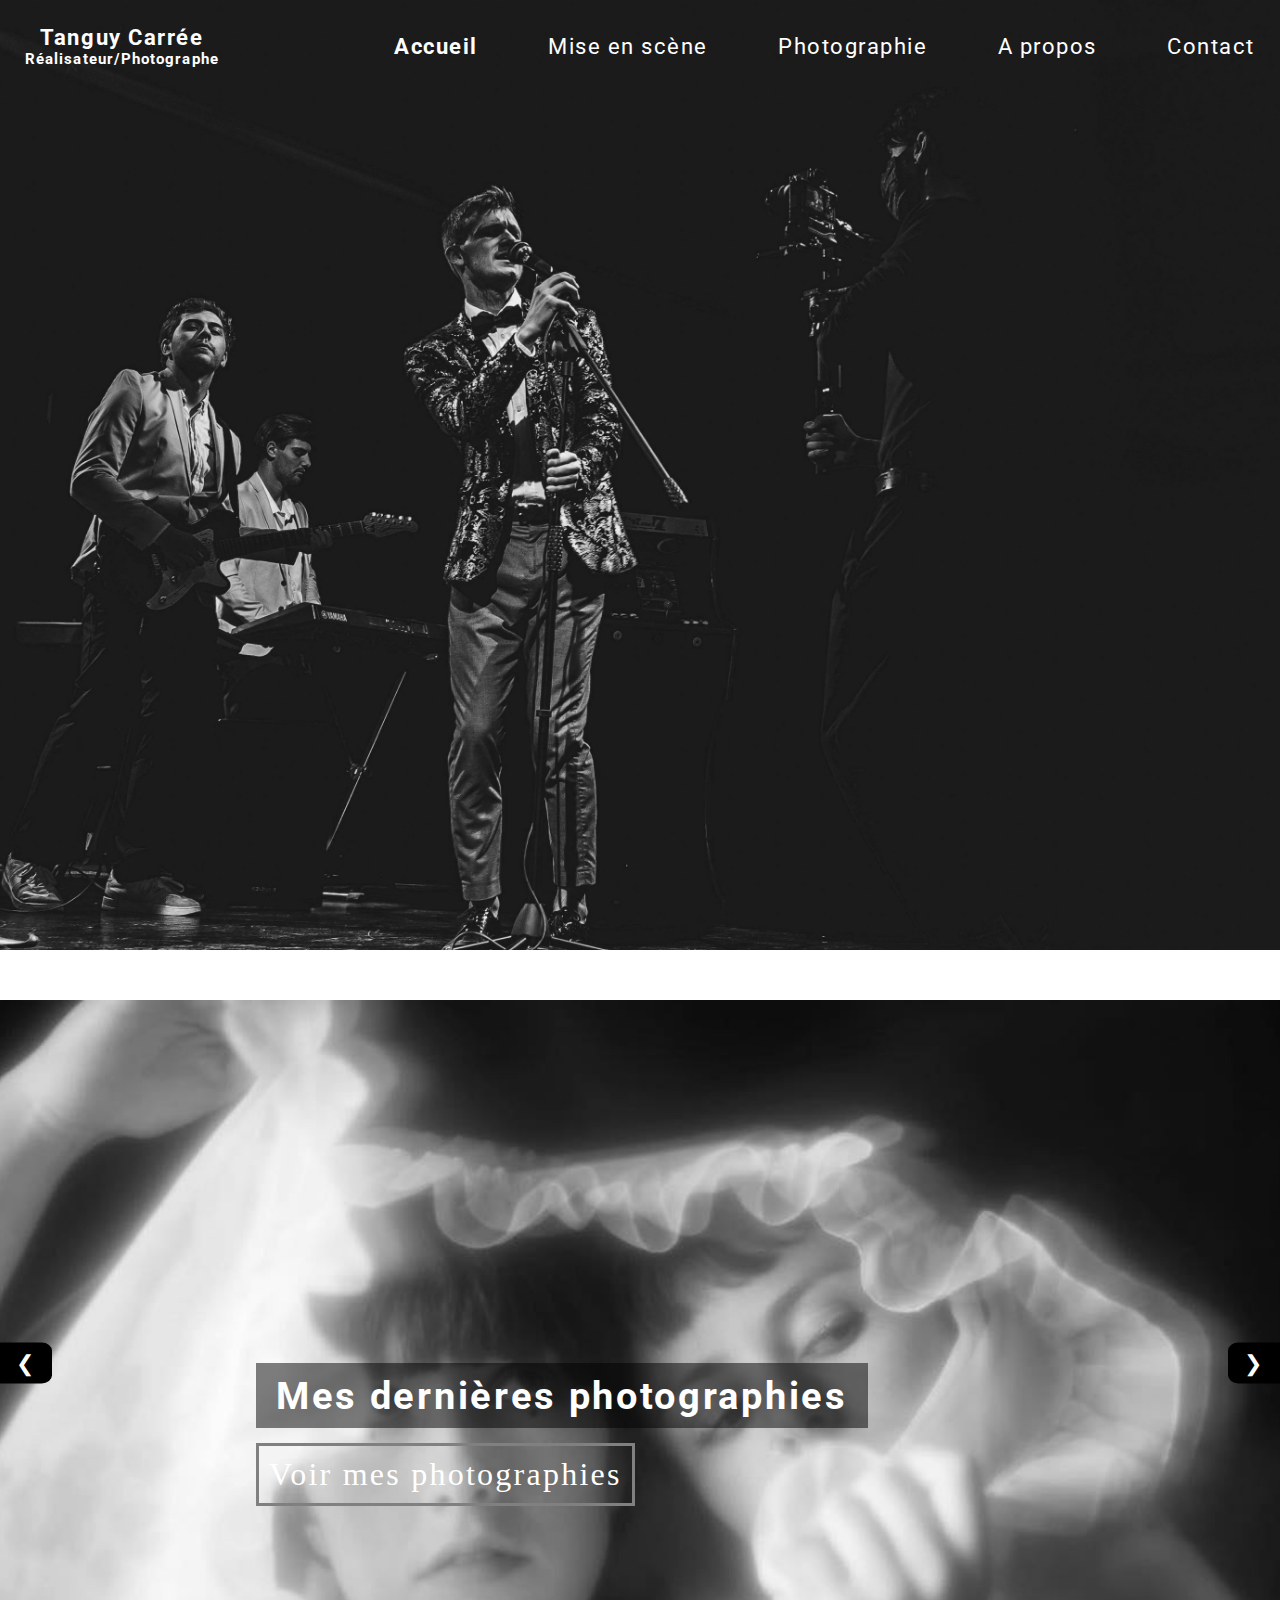
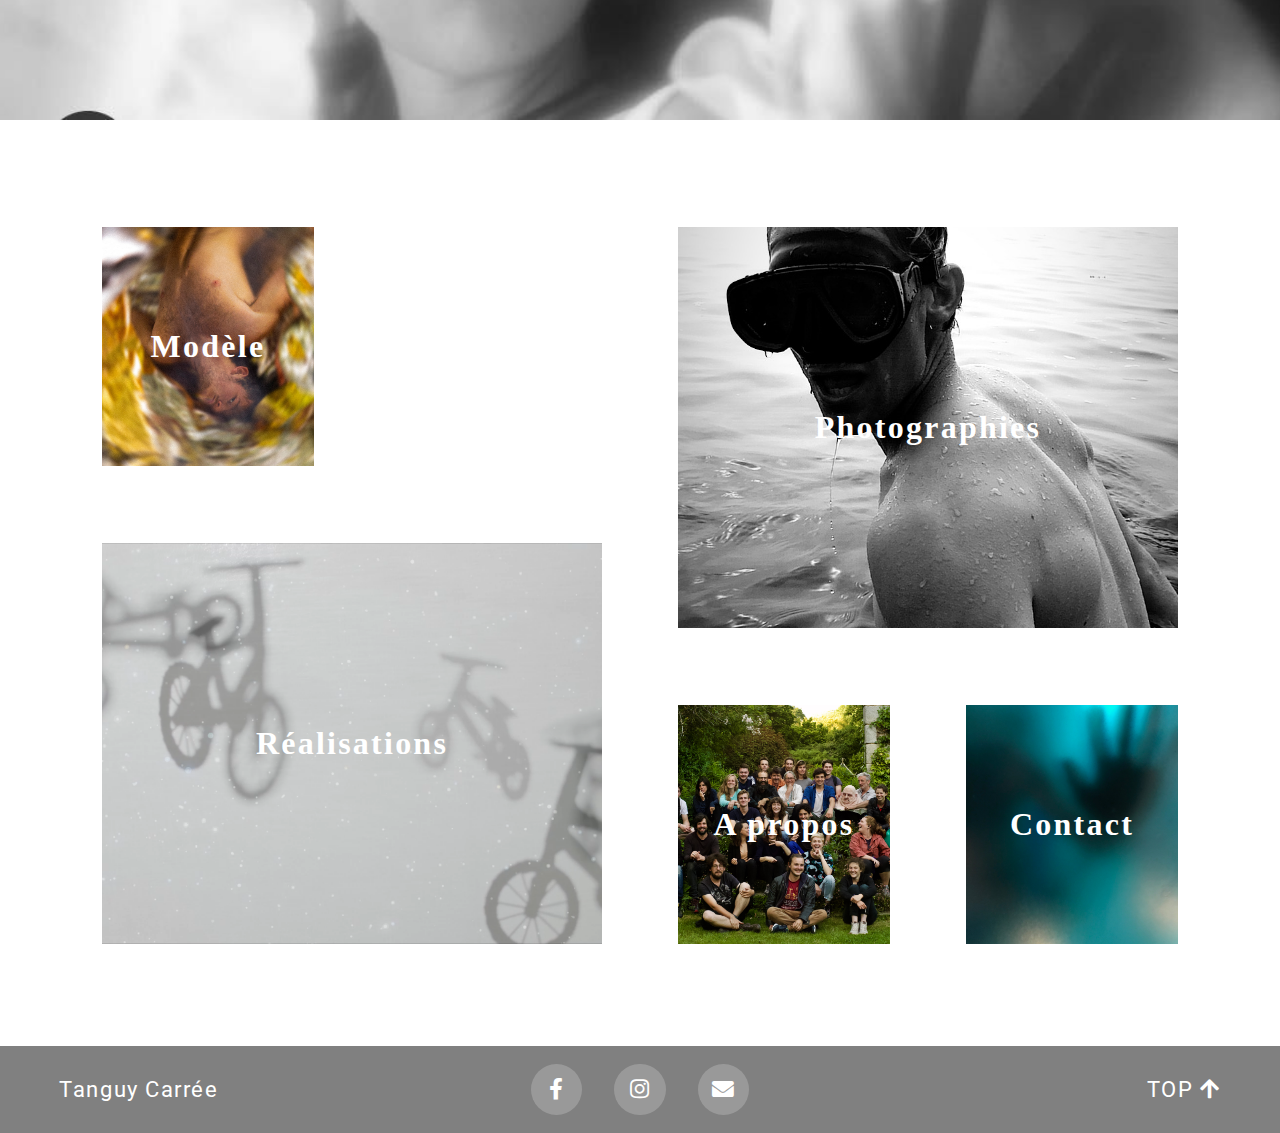
==== index.html @ 551c8511 "integration d'une nouvelle animation pour le slider" ====
<!DOCTYPE html>
<html lang="en">
<head>
    <meta charset="UTF-8">
    <meta http-equiv="X-UA-Compatible" content="IE=edge">
    <meta name="viewport" content="width=device-width, initial-scale=1.0">
    <link rel="stylesheet" href="css/styles.css">
    <link rel="stylesheet" type="text/css" href="https://cdnjs.cloudflare.com/ajax/libs/font-awesome/5.15.1/css/all.min.css">
    <title>Tanguy Carrée</title>
</head>
<body>

    <section class="top-page">
        <header class="header">
            <div class="titre" onclick='location.href = "./index.html";'>
                <h1>Tanguy Carrée</h1>
                <h2>Réalisateur/Photographe</h2>
            </div>
            <nav class="nav">
                <li><a href="./index.html" class="active">Accueil</a></li>
                <li class="deroulant"><a>Mise en scène</a>
                    <ul class="sous-cat"> 
                        <li><a href="mise-en-scene/realisation.html">Réalisation</a></li>
                        <li><a href="mise-en-scene/assistant-real.html">Assistant réalisateur</a></li>
                    </ul>
                </li>
                <li class="deroulant"><a>Photographie</a>
                    <ul class="sous-cat">
                        <li><a href="photographie/photographie.html">Photographe</a></li>
                        <li><a href="#modele">Modèle</a></li>
                        <li><a href="#collage">Collage</a></li>
                    </ul>
                </li>
                <li><a href="#a propos">A propos</a></li>
                <li><a href="#contact">Contact</a></li>
            </nav>
        </header>       
    </section>
    
    <section class="actu">
        <div class="slider">
            <div class="slides">
                <img src="images/slide1.jpg">
                <div class="title-slide">
                    <h2> Mes dernières photographies </h2> 
                    <a href="">Voir mes photographies</a>
                </div>
            </div>

            <div class="slides">
                <img src="images/slide2.jpg">
                <div class="title-slide">
                    <h2> Mon dernier court-métrage : Le petit Vélo </h2> 
                    <a href="">Voir le court-métrage</a>
                </div>
            </div>

            <div class="slides">
                <img src="images/slide3.jpg">
                <div class="title-slide">
                    <h2> Séance photographie à la mer </h2> 
                    <a href="">Voir les photographies</a>
                </div>
            </div>

            <div class="slides">
                <img src="images/slide4.jpg">
                <div class="title-slide">
                    <h2> Mon tout dernier long métrage </h2>
                    <a href="">Le voir</a>
                </div>
            </div>

            <button class="display-left" onclick="changeslide(1)">&#10094;</button>
            <button class="display-right" onclick="changeslide(-1)">&#10095;</button>
        </div>

        <script>
            let left_index = 0;
            var timer = null;
    
            showslide(0)
    
            function changeslide(n){
                clearTimeout(timer);
                showslide(left_index += n*100)
            }
    
            function showslide(n) {
              var x = document.getElementsByClassName("slides");
              if (n==undefined){ left_index -= 100 ;}
              if(left_index > 0){ left_index = - (x.length-1)*100; }
              if(left_index < - (x.length-1)*100){ left_index = 0; }
              let text = left_index.toString();
              for (i = 0; i < x.length; i++) {
                x[i].style.left = text.concat('', "vw")
              }
    
              timer = setTimeout(showslide, 5000);
            }
    
        </script>

    </section>

        <section class="table-menu">
        <div class="grid-container">
            <div class="i1 wrap" onclick='location.href = "photographie/photographie.html";'><h2>Modèle</h2></div>
            <div class="i2 wrap" onclick='location.href = "mise-en-scene/assistant-real.html";'><h2>Assistant de réalisation</h2></div>
            <div class="i3 rectangle wrap" onclick='location.href = "photographie/photographie.html";'><h2>Photographies</h2></div>  
            <div class="i4 rectangle wrap" onclick='location.href = "mise-en-scene/realisation.html";'><h2>Réalisations</h2></div>
            <div class="i5 wrap" onclick='location.href = "#apropos";'><h2>A propos</h2></div>
            <div class="i6 wrap" onclick='location.href = "#contact";'><h2>Contact</h2></div>
        </div>
    </section>

    <footer>
        <div class="footer-name">Tanguy Carrée</div>
        <div class="social-media-footer">
            <a href="https://www.facebook.com/tanguy.carree" target="_blank"><i class="fab fa-facebook-f"></i></a>
            <a href="https://www.instagram.com/tanguycarree/" target="_blank"><i class="fab fa-instagram"></i></a>
            <a href="mailto: carree.tanguy@gmail.com " target="_blank" onClick="javascript:window.open('mailto:carree.tanguy@gmail.com', 'my-window');event.preventDefault()"><i class="fa fa-envelope"></i></a>    
        </div>
        <div class="to-top-page">
            <button onclick="scroll_smooth()">
                TOP <i class="fa fa-arrow-up"></i>
            </button></div>
    </footer>


</body>
---- css/styles.css ----
@import url(https://fonts.googleapis.com/css?family=Roboto);

* {
    margin: 0;
    padding: 0;
    font-family: "Roboto", "sans-serif";
    font-weight: regular;
    font-style: normal;
    letter-spacing: .07em;    
    font-size: 1.7vw;
}
/* tete de page */

.titre{
    margin-right: auto;
    /* width: 25%; */
    color: white;
    text-align: center;
    cursor: pointer;
}

.titre > h1{
    font-weight: bold;
}

.titre > h2{
    font-weight: regular;    
    font-size: 1.2vw;
}

header.header {
    width: 100%;
    display: flex;
    align-items: center;
}

section.top-page {
    background: url('../images/cover/cover-accueil.jpg') center;
    background-size: cover;
    height: 100vh;
    padding: 25px;
    margin-bottom: 50px;
}

/* menu de navigation */

nav.nav {
    width: 70%;
    margin-left: auto;
    display: flex;
    justify-content: space-between;
    list-style: none;
}

nav.nav li a{
    cursor: pointer;
    color: white;
    text-decoration: none;
}

.active{
    font-weight: bold;
    /* text-transform: uppercase; */
}

.sous-cat{
    display: none;
    list-style: none;
    position: absolute;
    z-index: 100;
}

.sous-cat li{
    margin-top: 3px;
}


nav > li:hover .sous-cat{
    display: block;
    width:100%;
    text-align: left;
}


/* slider */
.slider{
    position : relative;
    display: flex;
    overflow: hidden;
}

.slides img{
    padding-right : 0vw;
    padding-left: 0vw;
    object-fit: cover;
    width: 100vw;
    height : 80vh;
}

.slides{
    /* padding : 1vw; */
    position : relative;
    left : 0;
    transition : 1s;
}

@keyframes swipe-left{from{left : 0;} to{left : -100vw;}}


.actu button{
    border:none;
    display:inline-block;
    padding:8px 16px;
    vertical-align:middle;
    overflow:hidden;
    text-decoration:none;
    color:#fff;
    background-color:#000;
    text-align:center;
    cursor:pointer;
    white-space:nowrap;
}

/* Couleur du bouton */
.actu button:hover{
    color:#000;
    background-color:#ccc}

.display-left{
    position:absolute;
    top:50%;
    left:0%; 
    transform:translate(0%,-50%);
    -ms-transform:translate(-0%,-50%); 
    border-radius: 0 20% 20% 0;
}

.display-right{
    position:absolute;
    top:50%;
    right:0%; 
    transform:translate(0%,-50%);
    -ms-transform:translate(0%,-50%);
    border-radius: 20% 0 0 20%;
}

.title-slide{
    position: absolute;
    top:50%;
    left: 20%;
}

.title-slide h2{
    padding: 10px 10px;
    text-align: center;
    width:100%;
    background: none repeat scroll 0 0 rgba(0,0,0,.5);
    color: #fff;
    font-size: 3vw;
    /* line-height: 54px!important; */
    margin-bottom: 15px;
}

.title-slide a{
    text-decoration: none;
    padding: 10px;
    text-align: center;
    border : solid gray;
    color: #fff;
    display: inline-block;
    font-size: 2.5vw;
    font-style: normal;
    font-family: "sans-serif";
    /* line-height: 54px!important; */
    margin-bottom: 15px;
    transition: 1s;
}

.title-slide a:hover{
    border : solid black;
    font-size: 3vw;
}

/* Grid menu */

.i1 { 
    grid-area: modele ;
    background: url('../images/table-menu/modele.jpg') center center;
    background-size: cover;
}
.i2 { 
    grid-area: ass-real ;
    background: url('../images/table-menu/ass-real.jpg') center center;
    background-size: cover;
}
.i3 { 
    grid-area: photo ;
    background: url('../images/table-menu/photo.jpg') center center;
    background-size: cover;
}
.i4 { 
    grid-area: real ;
    background: url('../images/table-menu/real.png') center center;
    background-size: cover;
}
.i5 { 
    grid-area: apropos ;
    background: url('../images/table-menu/a-propos.jpg') center center;
    background-size: cover;
}
.i6 { 
    grid-area: contact ;
    background: url('../images/table-menu/contact.jpg') center center;
    background-size: cover;
}

.grid-container {
  display: grid;
  grid-gap: 6vw;
  background-color: white;
  padding: 8vw;
}

@media (min-width: 100px) {
    .grid-container { 
        grid-template-columns: repeat(2, 1fr);
        grid-template-areas:
        'modele ass-real'
        'photo photo'
        'real real'
        'apropos contact';
     }
  }

@media (min-width: 800px) {
    .grid-container { 
        grid-template-columns: repeat(4, 1fr); 
        grid-template-areas:
        'modele ass-real photo photo'
        'real real photo photo'
        'real real apropos contact';
    }
  }

@media (max-width: 800px) {
    .rectangle {
        width : 100%;
        height: 100px;
    }
}

.grid-container > div {
    aspect-ratio: 16/9;
    background-color: rgba(255, 255, 255, 0.8);
    padding: 60px 0;
    display: flex;
    justify-content: center;
    align-items: center;
    vertical-align: middle;
  }

.grid-container .wrap:hover h2{
    font-size: 3vw;
}

.grid-container h2{
    text-align: center;
    /* background-color: green; */
    color: white;
    font-size: 2.5vw;
    font-family: CormorantGaramond-Medium;
    transition: all 0.5s ease-out;
}

.wrap{
    cursor: pointer;
    transition: all .5s;
    width: 100%;
}

.grid-container .wrap:hover{
    transform: scale(1.03);
}

/* Footer */

footer {
    display: grid;
    /* overflow: hidden; */
    grid-template-columns: repeat(3, 1fr); 
    background-color: gray;
    color: #fff;
    padding: 2vh;
    height: 4vw;
    line-height: 4vw;
    font-style: bold;
}

.footer-name{
    margin-left: 10%;
    margin-top : auto;
    margin-bottom: auto;
    text-align: left;
    
}

.to-top-page{
    text-align: right;
    margin-right: 10%;
    margin-top : auto;
    margin-bottom: auto;
}

.social-media-footer{
    text-align: center;
    /* background-color: red; */
    text-decoration: none;
}

.social-media-footer a{
	display: inline-block;
	height: 4vw;
	width: 4vw;
    /* aspect-ratio: 1/1; */
	background-color: rgba(255,255,255,0.2);
    margin-right: 1vw;
    margin-left: 1vw;
	text-align: center;
	/* line-height: 20px; */
	border-radius: 50%;
	color: #ffffff;
	transition: all 0.5s ease;
}
.social-media-footer a:hover{
	color: #24262b;
	background-color: #ffffff;
}


.to-top-page > button{
    background: none;
    border: none;
    cursor: pointer;
    color: white;
}
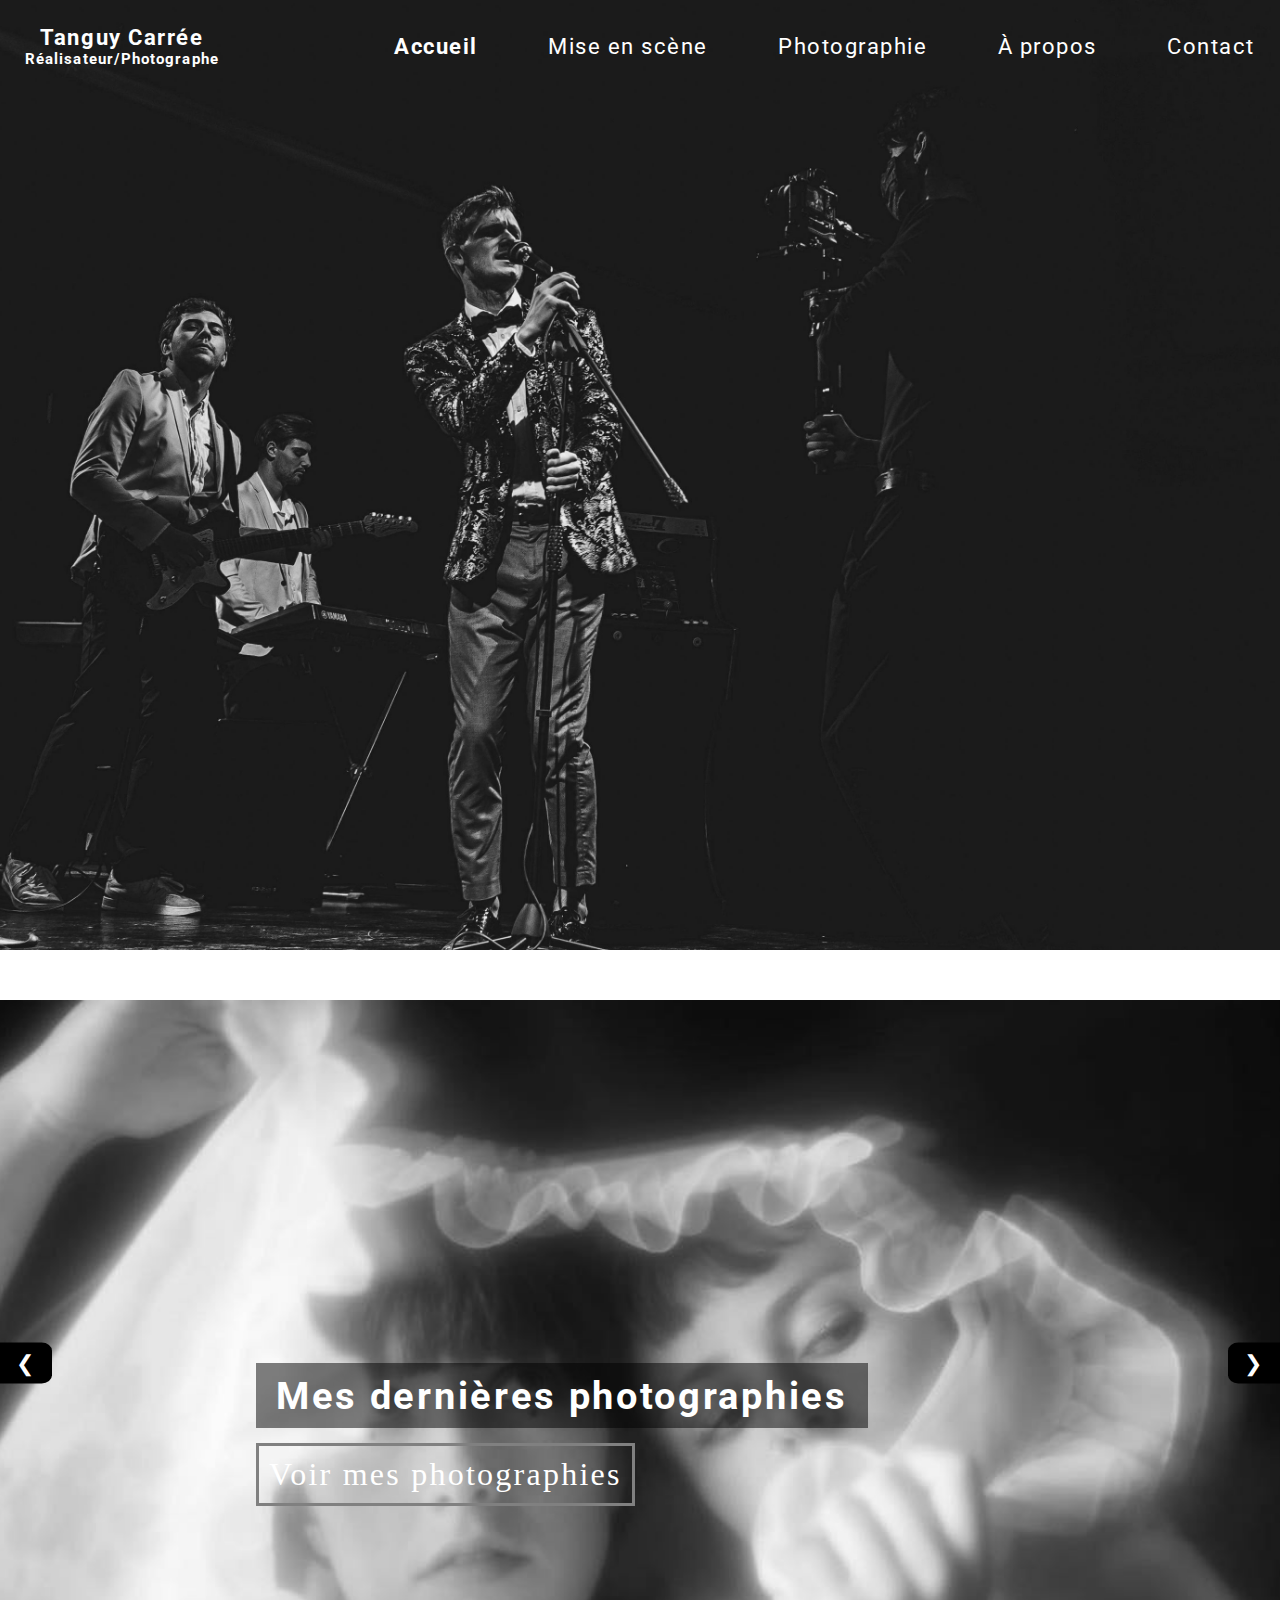
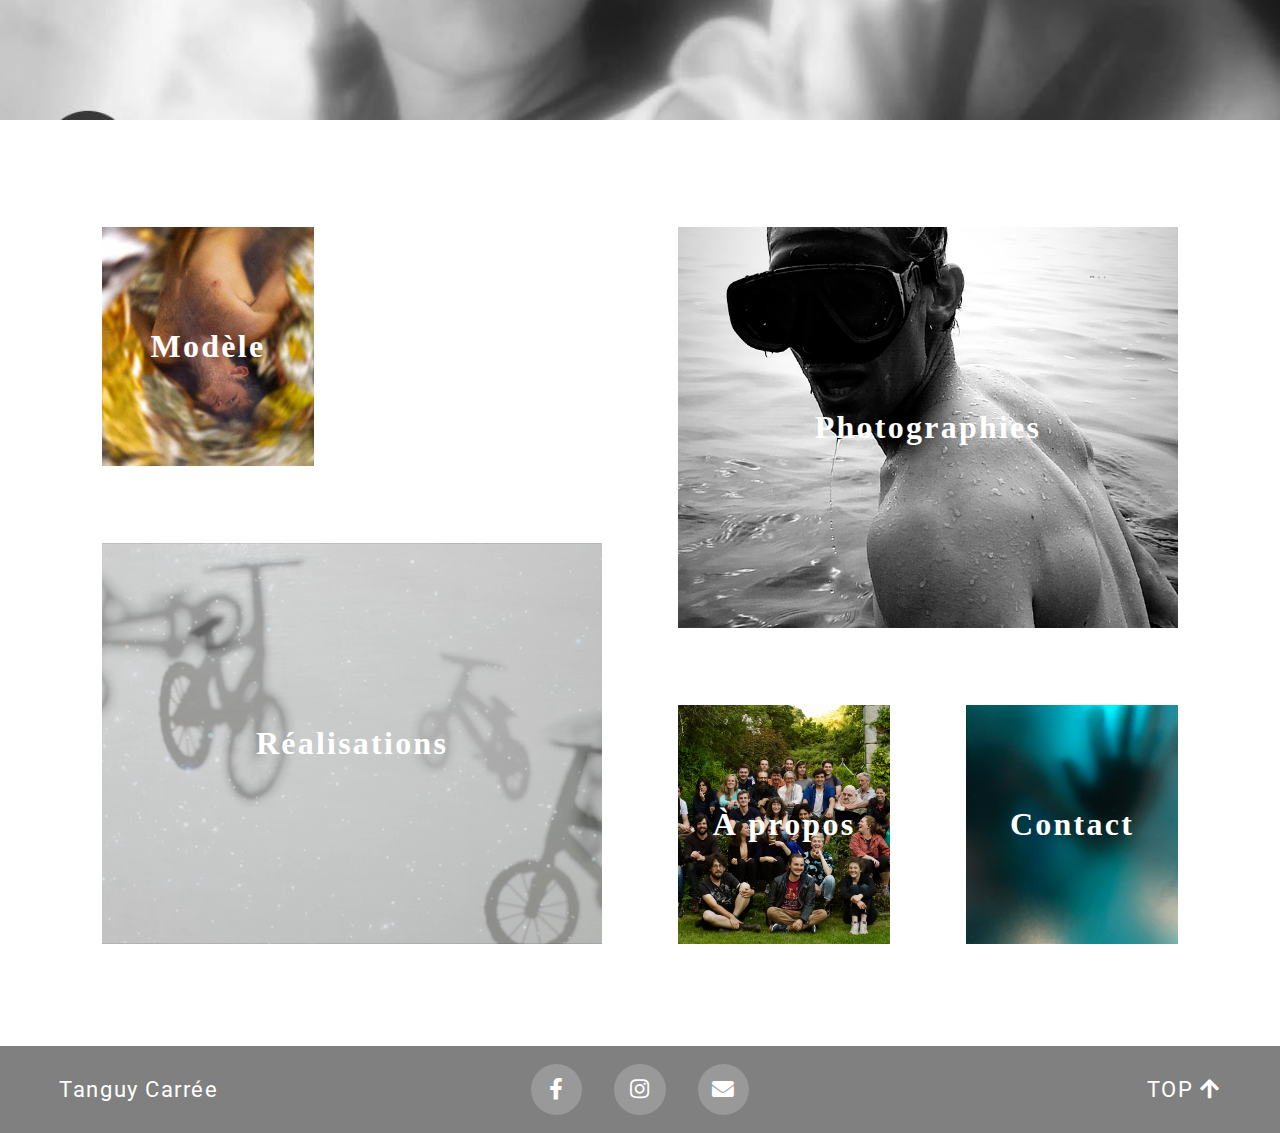
==== commit 3f84e534: "petits changements navbar" ====
--- a/index.html
+++ b/index.html
@@ -28,10 +28,9 @@
                     <ul class="sous-cat">
                         <li><a href="photographie/photographie.html">Photographe</a></li>
                         <li><a href="#modele">Modèle</a></li>
-                        <li><a href="#collage">Collage</a></li>
                     </ul>
                 </li>
-                <li><a href="#a propos">A propos</a></li>
+                <li><a href="#a propos">&Agrave; propos</a></li>
                 <li><a href="#contact">Contact</a></li>
             </nav>
         </header>       
@@ -109,7 +108,7 @@
             <div class="i2 wrap" onclick='location.href = "mise-en-scene/assistant-real.html";'><h2>Assistant de réalisation</h2></div>
             <div class="i3 rectangle wrap" onclick='location.href = "photographie/photographie.html";'><h2>Photographies</h2></div>  
             <div class="i4 rectangle wrap" onclick='location.href = "mise-en-scene/realisation.html";'><h2>Réalisations</h2></div>
-            <div class="i5 wrap" onclick='location.href = "#apropos";'><h2>A propos</h2></div>
+            <div class="i5 wrap" onclick='location.href = "#apropos";'><h2>&Agrave; propos</h2></div>
             <div class="i6 wrap" onclick='location.href = "#contact";'><h2>Contact</h2></div>
         </div>
     </section>
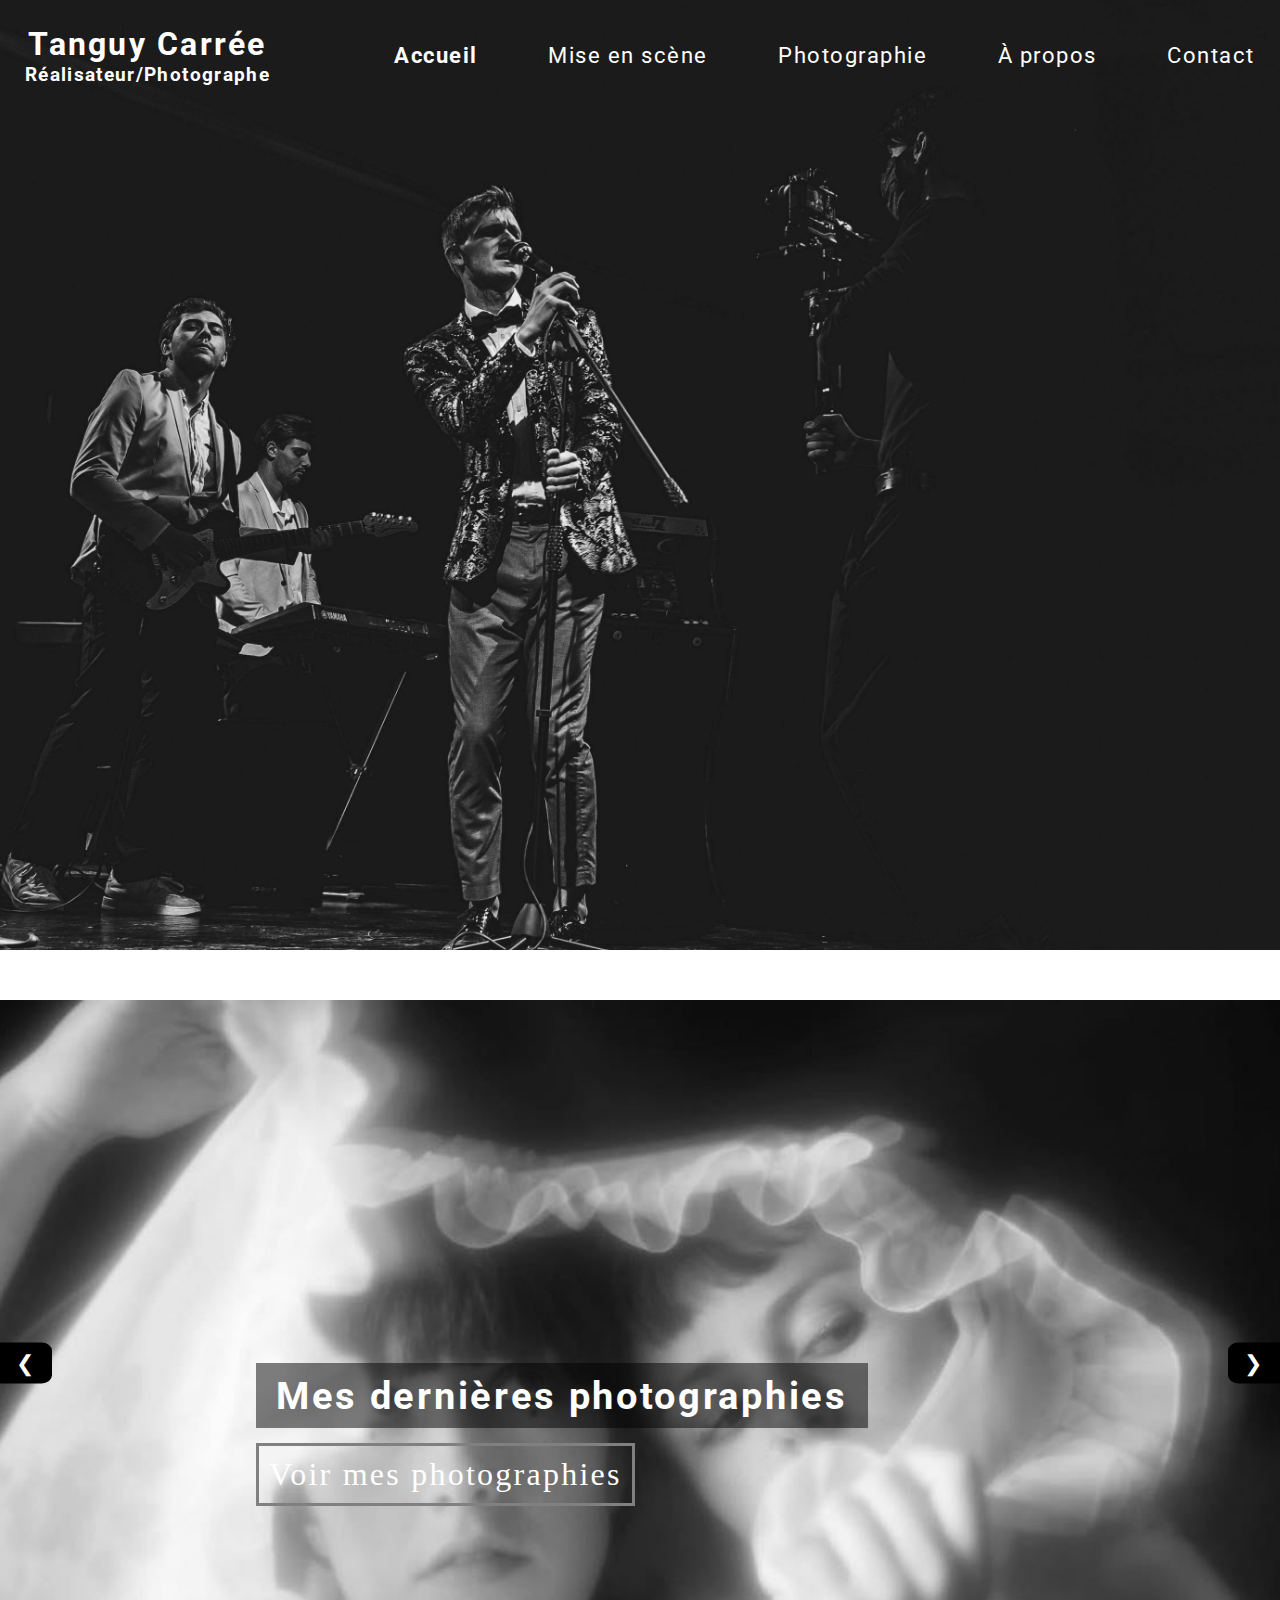
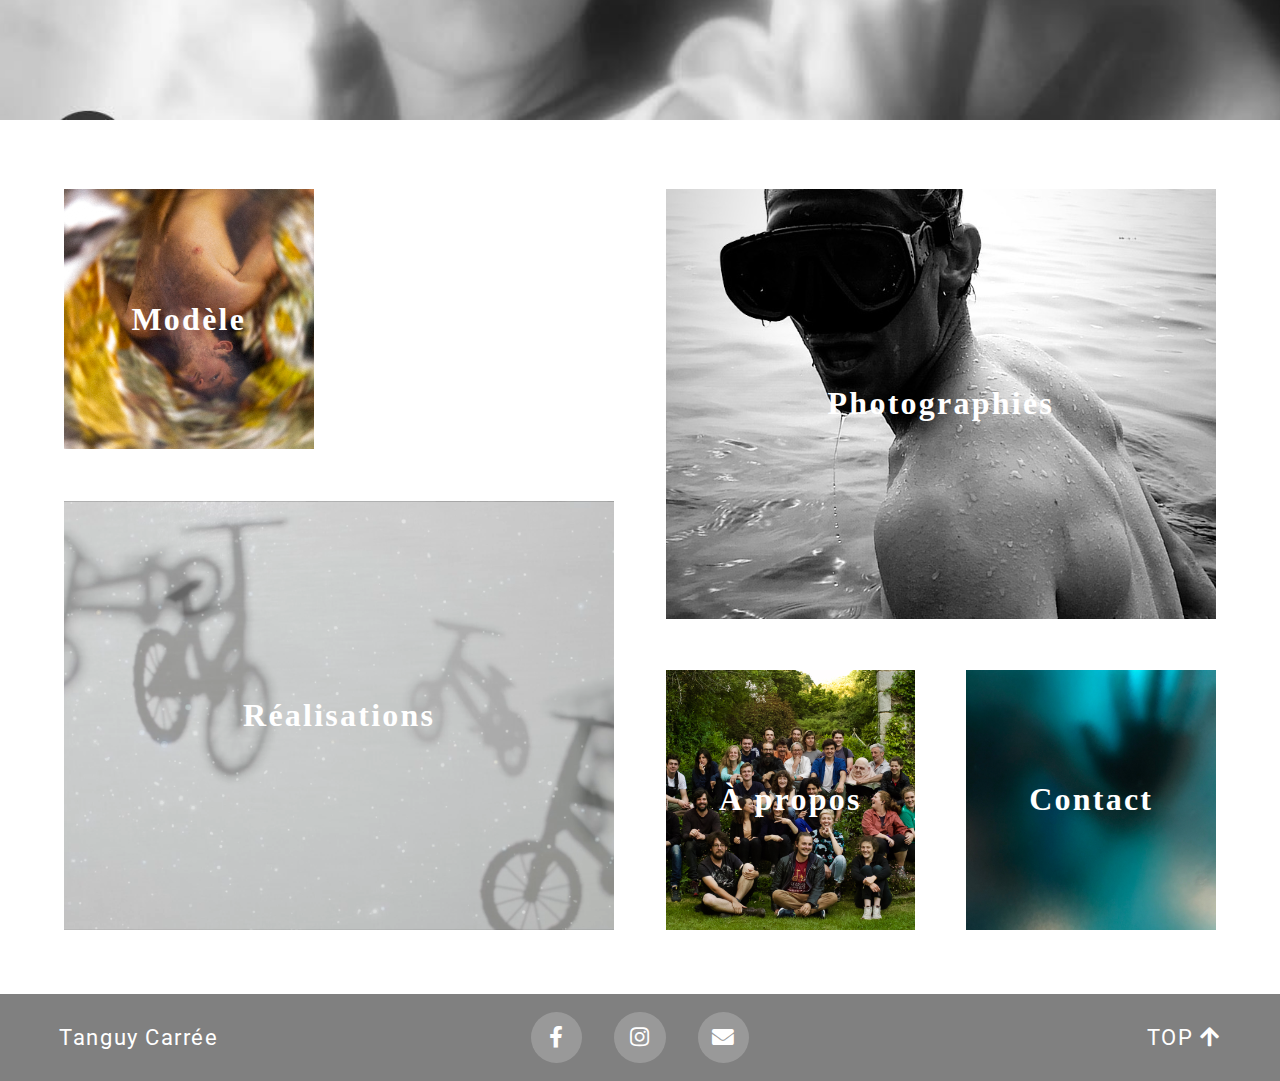
==== commit e7ddcb78: "Creation de la page modele" ====
--- a/index.html
+++ b/index.html
@@ -27,7 +27,7 @@
                 <li class="deroulant"><a>Photographie</a>
                     <ul class="sous-cat">
                         <li><a href="photographie/photographie.html">Photographe</a></li>
-                        <li><a href="#modele">Modèle</a></li>
+                        <li><a href="photographie/modele.html">Modèle</a></li>
                     </ul>
                 </li>
                 <li><a href="#a propos">&Agrave; propos</a></li>
--- a/css/styles.css
+++ b/css/styles.css
@@ -21,11 +21,12 @@
 
 .titre > h1{
     font-weight: bold;
+    font-size: 2.5vw;
 }
 
 .titre > h2{
     font-weight: regular;    
-    font-size: 1.2vw;
+    font-size: 1.5vw;
 }
 
 header.header {
@@ -64,6 +65,7 @@
 }
 
 .sous-cat{
+    /* overflow: hidden; */
     display: none;
     list-style: none;
     position: absolute;
@@ -71,13 +73,15 @@
 }
 
 .sous-cat li{
+    /* overflow: hidden; */
     margin-top: 3px;
 }
 
 
 nav > li:hover .sous-cat{
+    /* overflow: hidden; */
     display: block;
-    width:100%;
+    /* width:100%; */
     text-align: left;
 }
 
@@ -216,9 +220,9 @@
 
 .grid-container {
   display: grid;
-  grid-gap: 6vw;
+  grid-gap: 4vw;
   background-color: white;
-  padding: 8vw;
+  padding: 5vw;
 }
 
 @media (min-width: 100px) {
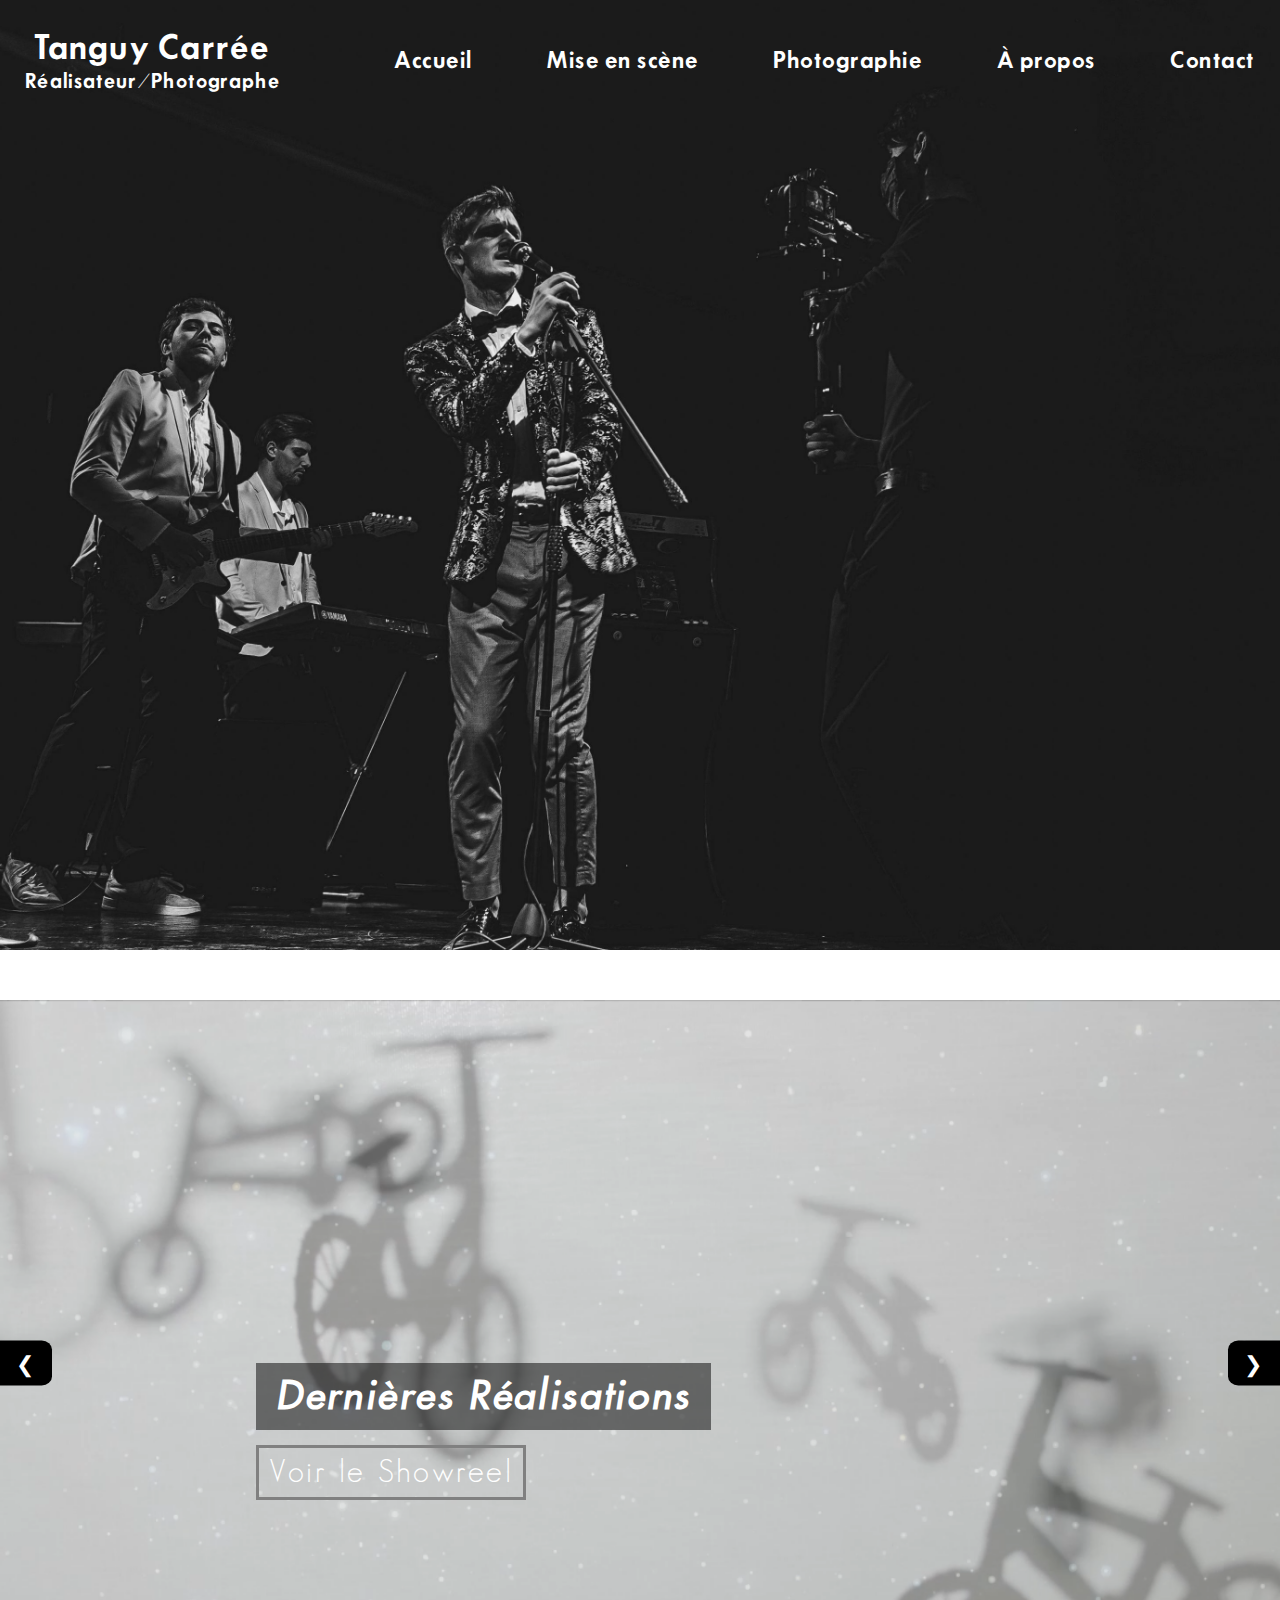
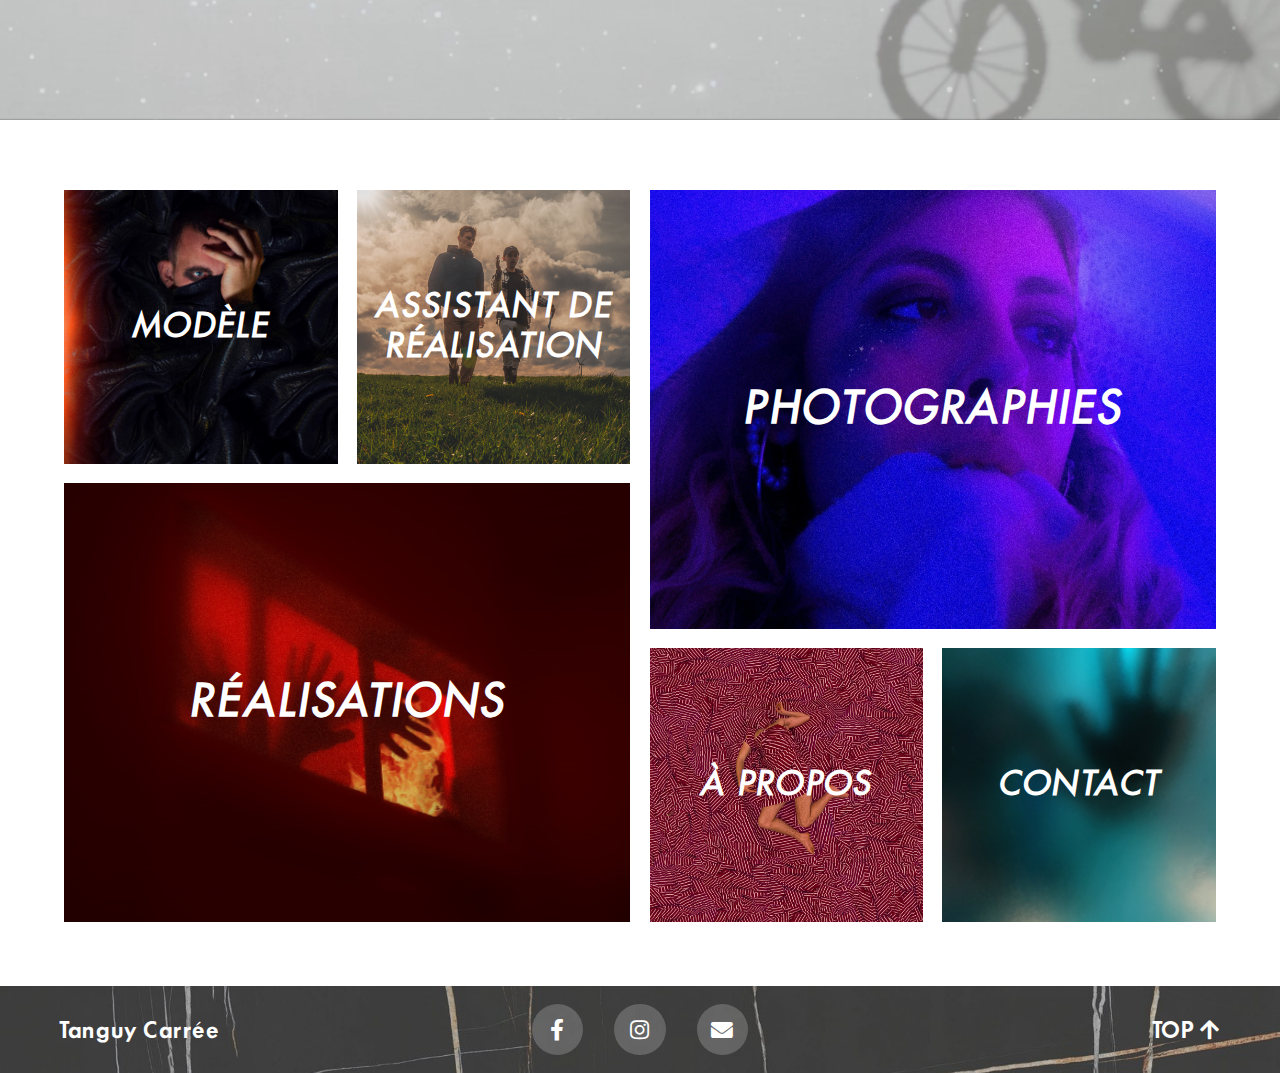
==== commit 603c2711: "V2 website" ====
--- a/index.html
+++ b/index.html
@@ -4,6 +4,7 @@
     <meta charset="UTF-8">
     <meta http-equiv="X-UA-Compatible" content="IE=edge">
     <meta name="viewport" content="width=device-width, initial-scale=1.0">
+    <link rel="icon" href="images/logo.png" type="image/icon type">
     <link rel="stylesheet" href="css/styles.css">
     <link rel="stylesheet" type="text/css" href="https://cdnjs.cloudflare.com/ajax/libs/font-awesome/5.15.1/css/all.min.css">
     <title>Tanguy Carrée</title>
@@ -16,6 +17,8 @@
                 <h1>Tanguy Carrée</h1>
                 <h2>Réalisateur/Photographe</h2>
             </div>
+
+            <!-- Computer navbar -->
             <nav class="nav">
                 <li><a href="./index.html" class="active">Accueil</a></li>
                 <li class="deroulant"><a>Mise en scène</a>
@@ -30,43 +33,89 @@
                         <li><a href="photographie/modele.html">Modèle</a></li>
                     </ul>
                 </li>
-                <li><a href="#a propos">&Agrave; propos</a></li>
-                <li><a href="#contact">Contact</a></li>
+                <li><a href="./a-propos.html">&Agrave; propos</a></li>
+                <li><a href="./contact.html">Contact</a></li>
             </nav>
+
+            <!-- Mobile phone navbar -->
+            <div class="hamburger-icon">
+                <div class="bar-icon"  onclick="toggleMobileMenu(this)">
+                    <div class="bar1"></div>
+                    <div class="bar2"></div>
+                    <div class="bar3"></div>
+                </div>
+
+                <nav class="mobile-menu">
+                    <li><a href="./index.html" class="active">Accueil</a></li>
+                    <li onclick="toggleSousCat(this)"><a>Mise en scène <i class="arrow down"></i> </a>
+                        <ul class="sous-cat"> 
+                            <li><a href="mise-en-scene/realisation.html">Réalisation</a></li>
+                            <li><a href="mise-en-scene/assistant-real.html">Assistant réalisateur</a></li>
+                        </ul>
+                    </li>
+                    <li onclick="toggleSousCat(this)"><a>Photographie <i class="arrow down"></i> </a>
+                        <ul class="sous-cat">
+                            <li><a href="photographie/photographie.html">Photographe</a></li>
+                            <li><a href="photographie/modele.html">Modèle</a></li>
+                        </ul>
+                    </li>
+                    <li><a href="./a-propos.html">&Agrave; propos</a></li>
+                    <li><a href="./contact.html">Contact</a></li>
+                </nav>
+
+                <script>
+
+                    function toggleMobileMenu(menu){
+                        result = menu.parentNode.classList.toggle('open');
+                        if(result == true){
+                            document.body.style.overflow = "hidden";
+                        }
+                        else{
+                            document.body.style.overflow = "auto";
+                        }
+                    }
+
+                    function toggleSousCat(index){
+                        index.classList.toggle('deroulant');
+                    }
+
+                </script>
+
+            </div>
         </header>       
     </section>
     
     <section class="actu">
         <div class="slider">
             <div class="slides">
-                <img src="images/slide1.jpg">
+                <img src="images/slide1.png">
                 <div class="title-slide">
-                    <h2> Mes dernières photographies </h2> 
-                    <a href="">Voir mes photographies</a>
+                    <h2> Dernières Réalisations </h2> 
+                    <a href="">Voir le Showreel </a>
                 </div>
             </div>
 
             <div class="slides">
-                <img src="images/slide2.jpg">
+                <img src="images/slide2_bis.jpg">
                 <div class="title-slide">
-                    <h2> Mon dernier court-métrage : Le petit Vélo </h2> 
-                    <a href="">Voir le court-métrage</a>
+                    <h2> Photographies </h2> 
+                    <a href="">Voir les derniers shoots</a>
                 </div>
             </div>
 
             <div class="slides">
                 <img src="images/slide3.jpg">
                 <div class="title-slide">
-                    <h2> Séance photographie à la mer </h2> 
-                    <a href="">Voir les photographies</a>
+                    <h2> Modèle </h2> 
+                    <a href="">Voir les derniers shoots</a>
                 </div>
             </div>
 
             <div class="slides">
-                <img src="images/slide4.jpg">
+                <img src="images/slide4_bis.jpg">
                 <div class="title-slide">
-                    <h2> Mon tout dernier long métrage </h2>
-                    <a href="">Le voir</a>
+                    <h2> Assistant-Réalisateur </h2>
+                    <a href="">Voir les derniers projets</a>
                 </div>
             </div>
 
@@ -97,6 +146,14 @@
     
               timer = setTimeout(showslide, 5000);
             }
+
+            function scroll_smooth(){
+            window.scroll({
+                top: 0, 
+                left: 0, 
+                behavior: 'smooth'
+            });
+        };
     
         </script>
 
@@ -104,11 +161,11 @@
 
         <section class="table-menu">
         <div class="grid-container">
-            <div class="i1 wrap" onclick='location.href = "photographie/photographie.html";'><h2>Modèle</h2></div>
-            <div class="i2 wrap" onclick='location.href = "mise-en-scene/assistant-real.html";'><h2>Assistant de réalisation</h2></div>
+            <div class="i1 wrap" onclick='location.href = "photographie/modele.html";'><h2>Modèle</h2></div>
+            <div class="i2 wrap" onclick='location.href = "mise-en-scene/assistant-real.html";'><h2>Assistant de Réalisation</h2></div>
             <div class="i3 rectangle wrap" onclick='location.href = "photographie/photographie.html";'><h2>Photographies</h2></div>  
             <div class="i4 rectangle wrap" onclick='location.href = "mise-en-scene/realisation.html";'><h2>Réalisations</h2></div>
-            <div class="i5 wrap" onclick='location.href = "#apropos";'><h2>&Agrave; propos</h2></div>
+            <div class="i5 wrap" onclick='location.href = "#apropos";'><h2>À propos</h2></div>
             <div class="i6 wrap" onclick='location.href = "#contact";'><h2>Contact</h2></div>
         </div>
     </section>
--- a/css/styles.css
+++ b/css/styles.css
@@ -1,9 +1,33 @@
 @import url(https://fonts.googleapis.com/css?family=Roboto);
+@import url('https://fonts.googleapis.com/css2?family=Merriweather:wght@300&family=PT+Sans:ital@1&display=swap');
+
+@font-face {
+    font-family: "Vogue";
+    src: url("../fonts/Vogue.ttf");
+}
+
+@font-face {
+    font-family: "Futura";
+    src: url("../fonts/OPTIFutura Demibold It.ttf");
+}
+
+@font-face {
+    font-family: "FuturaNit";
+    src: url("../fonts/OPTIFuturaDemiBold.otf");
+}
+
+@font-face {
+    font-family: "FuturaLight";
+    src: url("../fonts/SansSerifFLF.otf");
+}
+
+
+
 
 * {
     margin: 0;
     padding: 0;
-    font-family: "Roboto", "sans-serif";
+    font-family: "FuturaNit";
     font-weight: regular;
     font-style: normal;
     letter-spacing: .07em;    
@@ -45,7 +69,11 @@
 
 /* menu de navigation */
 
-nav.nav {
+header a {
+    text-decoration: none;
+}
+
+nav {
     width: 70%;
     margin-left: auto;
     display: flex;
@@ -53,10 +81,10 @@
     list-style: none;
 }
 
-nav.nav li a{
+li a{
     cursor: pointer;
     color: white;
-    text-decoration: none;
+    /* text-decoration: none; */
 }
 
 .active{
@@ -64,21 +92,26 @@
     /* text-transform: uppercase; */
 }
 
-.sous-cat{
+.nav .sous-cat{
     /* overflow: hidden; */
     display: none;
     list-style: none;
     position: absolute;
     z-index: 100;
-}
-
-.sous-cat li{
+    margin-left : 1.5vw;
+}
+
+.nav .sous-cat li{
     /* overflow: hidden; */
     margin-top: 3px;
 }
 
-
-nav > li:hover .sous-cat{
+.nav .sous-cat li a{
+    font-style: italic;
+}
+
+
+.nav > li:hover .sous-cat{
     /* overflow: hidden; */
     display: block;
     /* width:100%; */
@@ -86,11 +119,150 @@
 }
 
 
+
+.hamburger-icon{
+    display: none;
+    margin : auto 0;
+    cursor : pointer;
+}
+
+.bar1, .bar2, .bar3{
+    width : 35px;
+    height : 3px;
+    background-color : white;
+    margin : 6px 0;
+    transition : 0.4s;
+    z-index : 10;
+    position: relative;
+}
+
+.open .bar1 {
+    -webkit-transform: rotate(-45deg) translate(-6px, 6px);
+    transform: rotate(-45deg) translate(-6px, 6px);
+    /* position: fixed; */
+}
+
+.open .bar2 {
+    opacity: 0;
+    /* position: fixed; */
+}
+
+.open .bar3 {
+    -webkit-transform: rotate(45deg) translate(-6px, -8px);
+    transform: rotate(45deg) translate(-6px, -8px);
+    /* position: fixed; */
+}
+
+.open .mobile-menu {
+    left : 0;
+}
+
+.mobile-menu{
+    /* padding-top: 30vh; */
+    display: flex;
+    flex-direction: column;
+    align-items: center;
+    justify-content: center;
+    /* justify-content: flex-start; */
+    background-color: black;
+    position : fixed;
+    top : 0;
+    left : -100vw;
+    height : 100vh;
+    width : 100vw;
+    align-items: center;
+    transition : 0.5s;
+    z-index : 0;
+    /* overflow-y : hidden; */
+}
+
+.mobile-menu a{
+    font-size: 25px;
+    display: flex;
+    align-items: center;
+    justify-content: center;
+    color : rgba(255, 255, 255, 0.4) ;
+    transition: 0.3s ease-in-out;
+}
+
+.mobile-menu .deroulant a {
+    font-size: 30px;
+}
+
+/* .mobile-menu :not(.deroulant) a {
+    font-size: 10px; A FAIRE EN JS BCP PLUS SIMPLE
+} */
+
+.mobile-menu li{
+    padding-bottom: 5px; 
+    padding-top: 5px; 
+    width: 100%;
+    margin : 0 auto;
+    align-items: center;
+}
+
+.arrow {
+    margin-left: 10px;
+    border: solid white;
+    border-width: 0 3px 3px 0;
+    display: inline-block;
+    padding: 3px;
+  }
+
+.down {
+    transform: rotate(45deg);
+    -webkit-transform: rotate(45deg);
+  }
+
+.mobile-menu .sous-cat{
+    display:none;
+}
+
+.mobile-menu .deroulant .down{
+    transform: rotate(-135deg);
+    -webkit-transform: rotate(-135deg);
+}
+
+.mobile-menu .deroulant .sous-cat{
+    display:block;
+}
+
+.mobile-menu .deroulant .sous-cat li{
+    /* background-color: rgba(50, 50, 50, 0.5); */
+    margin-top : 5px;
+    margin-bottom : 5px;
+}
+
+.deroulant > *{
+    color : rgba(255, 255, 255, 1) 
+}
+
+.deroulant a{
+    color : rgba(255, 255, 255, 1) 
+}
+
+.mobile-menu .deroulant .sous-cat li a{
+    font-size: 20px;
+}
+
+@media only screen and (max-width: 600px){
+    nav.nav{
+        display: none;
+    }
+
+    .hamburger-icon {
+        display: block;
+    }
+}
+
+
 /* slider */
+
 .slider{
     position : relative;
     display: flex;
     overflow: hidden;
+    /* z-index: -1; */
 }
 
 .slides img{
@@ -161,6 +333,7 @@
     background: none repeat scroll 0 0 rgba(0,0,0,.5);
     color: #fff;
     font-size: 3vw;
+    font-family: "Futura";
     /* line-height: 54px!important; */
     margin-bottom: 15px;
 }
@@ -174,7 +347,7 @@
     display: inline-block;
     font-size: 2.5vw;
     font-style: normal;
-    font-family: "sans-serif";
+    font-family: "FuturaLight";
     /* line-height: 54px!important; */
     margin-bottom: 15px;
     transition: 1s;
@@ -189,38 +362,38 @@
 
 .i1 { 
     grid-area: modele ;
-    background: url('../images/table-menu/modele.jpg') center center;
+    background: url('../images/table-menu/c/modele2_bis.jpg') center center;
     background-size: cover;
 }
 .i2 { 
     grid-area: ass-real ;
-    background: url('../images/table-menu/ass-real.jpg') center center;
+    background: url('../images/table-menu/c/ass-real.jpg');
     background-size: cover;
 }
 .i3 { 
     grid-area: photo ;
-    background: url('../images/table-menu/photo.jpg') center center;
+    background: url('../images/table-menu/c/photo3_bis.jpg') center center;
     background-size: cover;
 }
 .i4 { 
     grid-area: real ;
-    background: url('../images/table-menu/real.png') center center;
+    background: url('../images/table-menu/c/real1.jpg') center center;
     background-size: cover;
 }
 .i5 { 
     grid-area: apropos ;
-    background: url('../images/table-menu/a-propos.jpg') center center;
+    background: url('../images/table-menu/c/a-propos.jpg') center center;
     background-size: cover;
 }
 .i6 { 
     grid-area: contact ;
-    background: url('../images/table-menu/contact.jpg') center center;
+    background: url('../images/table-menu/c/contact.jpg') center center;
     background-size: cover;
 }
 
 .grid-container {
   display: grid;
-  grid-gap: 4vw;
+  grid-gap: 1.5vw;
   background-color: white;
   padding: 5vw;
 }
@@ -264,16 +437,25 @@
   }
 
 .grid-container .wrap:hover h2{
-    font-size: 3vw;
+    font-size: 1.8em;
 }
 
 .grid-container h2{
     text-align: center;
     /* background-color: green; */
     color: white;
-    font-size: 2.5vw;
-    font-family: CormorantGaramond-Medium;
+    font-size: 1.5em;
+    font-family: "Futura";
     transition: all 0.5s ease-out;
+    text-transform: uppercase;
+}
+
+.grid-container .i3 h2, .grid-container .i4 h2{
+    font-size: 2em;
+}
+
+.grid-container .i3 .wrap:hover h2, .grid-container .i4 .wrap:hover h2{
+    font-size: 2.3em;
 }
 
 .wrap{
@@ -292,7 +474,8 @@
     display: grid;
     /* overflow: hidden; */
     grid-template-columns: repeat(3, 1fr); 
-    background-color: gray;
+    background : url('../images/cover/a-propos.jpeg') center;
+    opacity: 0.8;
     color: #fff;
     padding: 2vh;
     height: 4vw;
